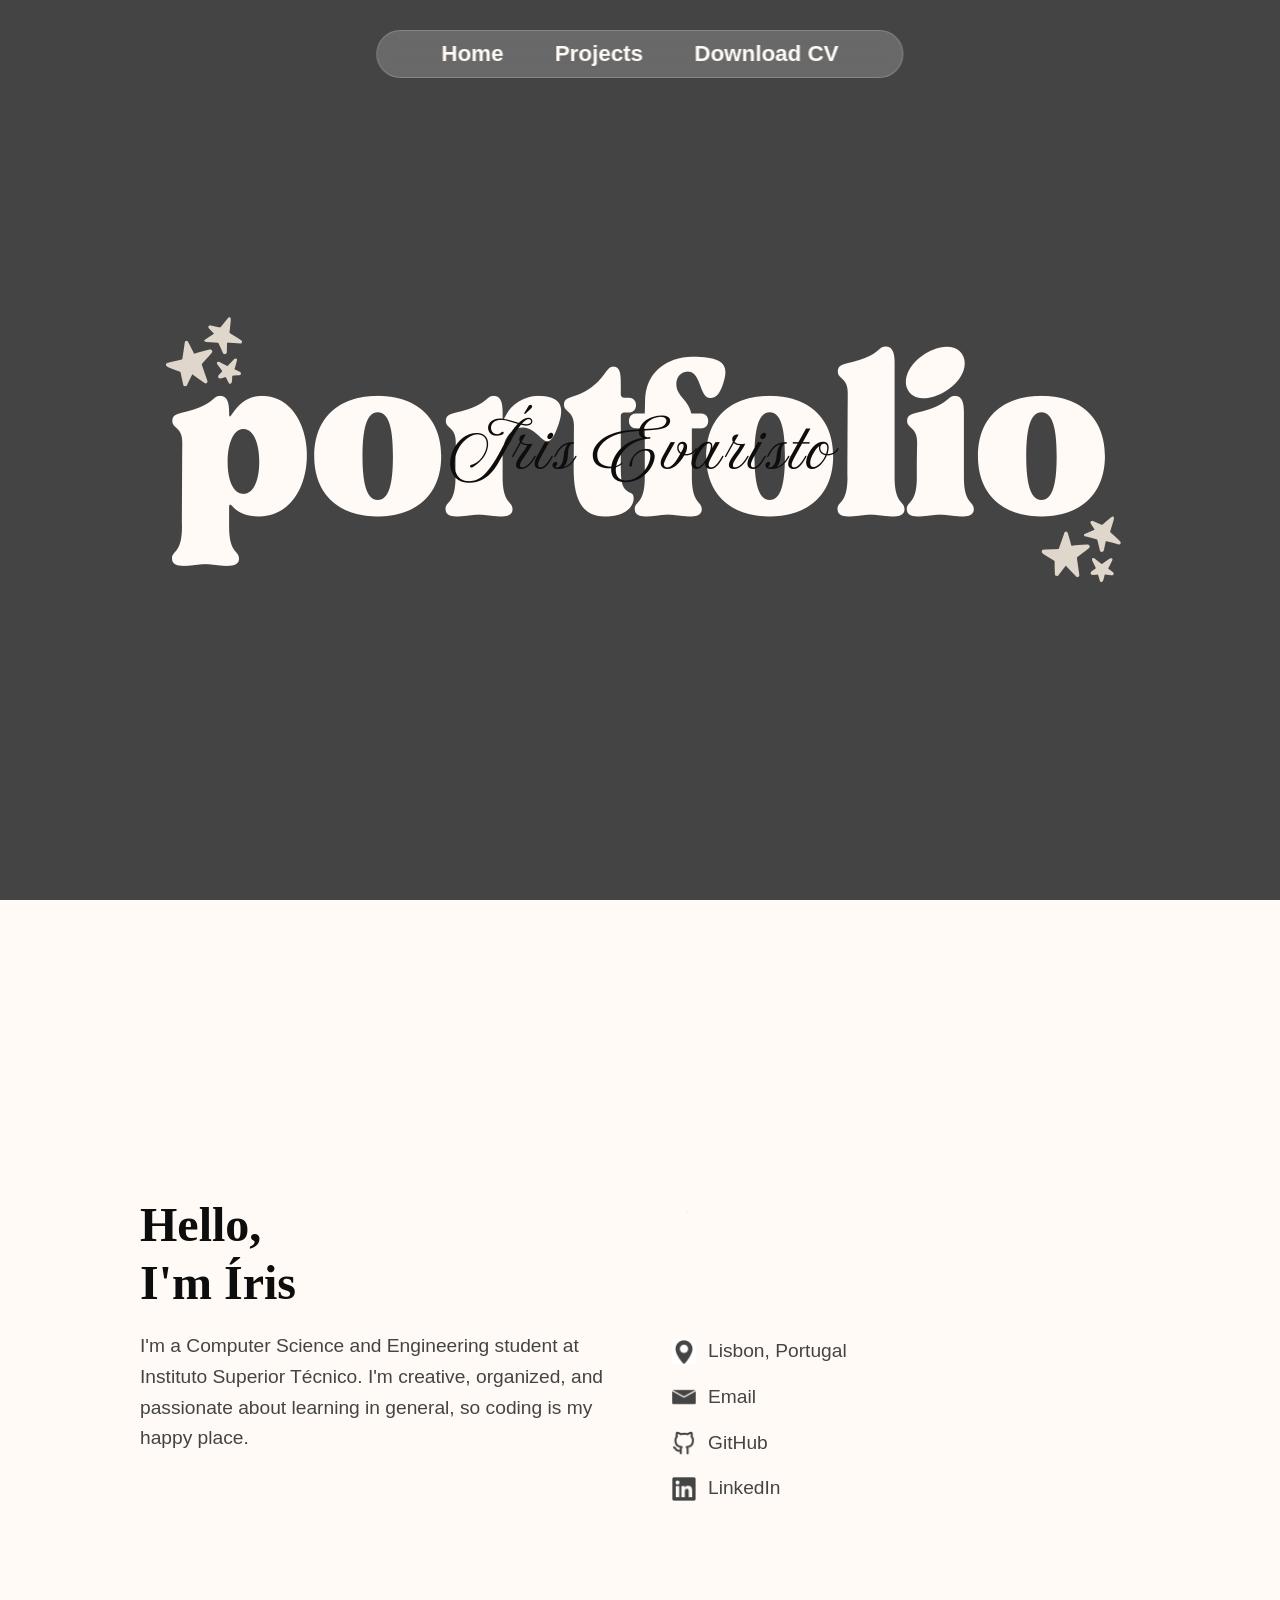
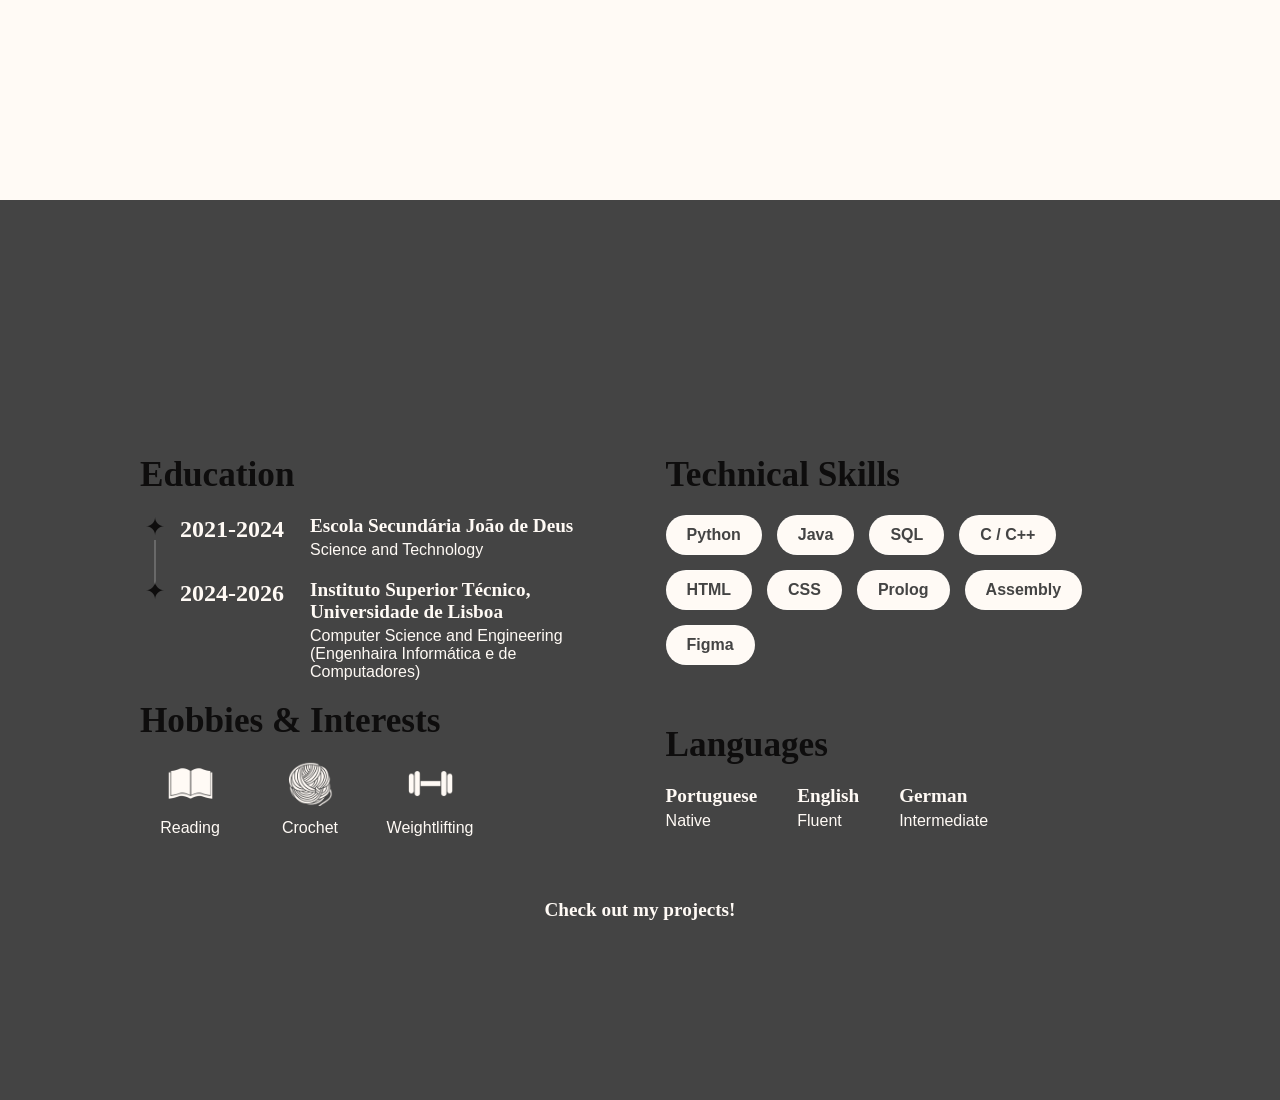
==== index.html @ f90170de "Home and Projects page - chacoal-color.scheme" ====
<!DOCTYPE html>
<html lang="pt-PT">
<head>
    <meta charset="UTF-8">
    <meta name="viewport" content="width=device-width, initial-scale=1.0">
    <title>Íris Evaristo - Home</title>
    
    <link rel="stylesheet" href="css/style.css">
</head>
<body>
<!-- NAV BAR -->
    <nav class="nav-bar">
        <a href="#home">Home</a>
        <a href="projects.html">Projects</a>
        <a href="cv.pdf" download>Download CV</a>
    </nav>

<!-- HOME SECTION -->
    <main class="main-content">
        <section id="home" class="home-section">
            <img src="images/charcoal/portfolio-cover.png" alt="Íris Evaristo" class="main-image">
        </section>

<!-- CONTACT ME SECTION -->
        <section id="contact-me" class="contact-me-section">
            <!-- <img src="images/charcoal/stars1.png" class="stars1-trail-overlay"> -->
            <div class="aligned-content">
                <div class="contact-grid">
                    <div class="contact-left">
                        <h2>Hello,<br>I'm Íris</h2>
                        <p>I'm a Computer Science and Engineering student at Instituto Superior Técnico.
                        I'm creative, organized, and passionate about learning in general, so coding is my happy place.</p>
                    </div>
                    <div class="contact-right">
                        <img src="images/profile-photo.png" alt="Profile Picture" class="profile-photo">
                        <ul class="contact-list">
                            <li>
                                <img src="images/charcoal/icon-location.png" alt="Location" class="contact-icon">
                                <span>Lisbon, Portugal</span>
                            </li>
                            <li>
                                <img src="images/charcoal/icon-email.png" alt="Email" class="contact-icon">
                                <a href="mailto:ievaristo.pt@gmail.com">Email</a>
                            </li>
                            <li>
                                <img src="images/charcoal/icon-github.png" alt="GitHub" class="contact-icon">
                                <a href="https://github.com/irisgevaristo" target="_blank">GitHub</a>
                            </li>
                            <li>
                                <img src="images/charcoal/icon-linkedin.png" alt="LinkedIn" class="contact-icon">
                                <a href="https://linkedin.com/in/íris-evaristo/" target="_blank">LinkedIn</a>
                            </li>
                        </ul>
                    </div>
                </div>
            </div>
        </section>

<!-- ABOUT ME SECTION -->
        <section id="about-me" class="about-me-section">
            <!-- <img src="images/charcoal/stars2.png" class="stars2-trail-overlay"> -->
            <div class="aligned-content">
                <div class="about-grid">
                    <div class="about-left">
                        <!-- EDUCATION -->
                        <div class="education-block">
                            <h3>Education</h3>
                            <div class="education-timeline">
                                
                                <!-- HIGH SCHOOL -->
                                <div class="timeline-item">
                                    <div class="timeline-marker">
                                        <span class="timeline-star">✦</span>
                                        <div class="timeline-line"></div>
                                    </div>
                                    <div class="timeline-content">
                                        <span class="timeline-year">2021-2024</span>
                                        <div class="timeline-details">
                                            <h4>Escola Secundária João de Deus</h4>
                                            <p>Science and Technology</p>
                                        </div>
                                    </div>
                                </div>

                                <!-- UNIVERSITY -->
                                <div class="timeline-item">
                                    <div class="timeline-marker">
                                        <span class="timeline-star">✦</span>
                                    </div>
                                    <div class="timeline-content">
                                        <span class="timeline-year">2024-2026</span>
                                        <div class="timeline-details">
                                            <h4>Instituto Superior Técnico, Universidade de Lisboa</h4>
                                            <p>Computer Science and Engineering (Engenhaira Informática e de Computadores)</p>
                                        </div>
                                    </div>
                                </div>

                            </div>
                        </div>

                        <!-- HOBBIES -->
                        <div class="hobbies-block">
                            <h3>Hobbies & Interests</h3>
                            <div class="hobbies-container">
                                <div class="hobby-item">
                                    <img src="images/charcoal/reading.png" alt="Reading" class="hobby-icon">
                                    <p>Reading</p>
                                </div>
                                <div class="hobby-item">
                                    <img src="images/charcoal/crocheting.png" alt="Crocheting" class="hobby-icon">
                                    <p>Crochet</p>
                                </div>
                                <div class="hobby-item">
                                    <img src="images/charcoal/weightlifting.png" alt="Weightlifing" class="hobby-icon">
                                    <p>Weightlifting</p>
                                </div>
                            </div>
                        </div>
                    </div>

                    <div class="about-right">
                        
                        <!-- TECHNICAL SKILLS -->
                        <div class="tech-skills-block">
                            <h3>Technical Skills</h3>
                            <ul class="skills-list">
                                <li>Python</li>
                                <li>Java</li>
                                <li>SQL</li>
                                <li>C / C++</li>
                                <li>HTML</li>
                                <li>CSS</li>
                                <li>Prolog</li>
                                <li>Assembly</li>
                                <li>Figma</li>
                            </ul>
                        </div>

                        <!-- LANGUAGES -->
                        <div class="languages-block">
                            <h3>Languages</h3>
                            <div class="languages-container">
                                <div class="lang-item">
                                    <h4>Portuguese</h4>
                                    <p>Native</p>
                                </div>
                                <div class="lang-item">
                                    <h4>English</h4>
                                    <p>Fluent</p>
                                </div>
                                <div class="lang-item">
                                    <h4>German</h4>
                                    <p>Intermediate</p>
                                </div>
                            </div>
                        </div>

                    </div>

                </div>

                <!-- PROJECTS -->
                <div class="about-footer">
                    <a href="projects.html" class="about-footer">Check out my projects!</a>
                </div>

            </div>
        </section>
    </main>
    <script>
        const observer = new IntersectionObserver((entries) => {
            entries.forEach(entry => {
                if (entry.isIntersecting) {
                    const stars = entry.target.querySelector('[class*="-trail-overlay"]');
                    if (stars) stars.classList.add('reveal-wipe');
                }
            });
        }, { threshold: 0.05 });

        observer.observe(document.getElementById('contact-me'));
        observer.observe(document.getElementById('about-me'));
    </script>
</body>
</html>
---- css/style.css ----
html, body {
    width: 100%;
    max-width: 100%;
    overflow-x: hidden;
    scroll-behavior: smooth;
}

body {
    background-color: #444444;
    color: #fffaf5;
    overflow-y: auto;
}

* {
    margin: 0;
    padding: 0;
    box-sizing: border-box;
    font-family: 'Segoe UI', sans-serif;
}


/* --- NAV BAR --- */
.nav-bar {
    position: fixed;
    top: 30px;
    left: 50%;
    transform: translateX(-50%);
    background-color: rgba(255, 255, 255, 0.2);
    backdrop-filter: blur(10px);
    padding: 10px 5%;
    border-radius: 60px;
    border: 1px solid rgba(255, 255, 255, 0.2);
    z-index: 100;
    
    display: flex;
    gap: 4vw;
    max-width: 90vw;
    width: max-content;
}

.nav-bar a {
    color: #fffaf5;
    text-decoration: none;
    font-weight: 600;
    font-size: 1.4rem;
    transition: color 0.3s;
    white-space: nowrap;
}

.nav-bar a:hover {
    color: #e0d7cc;
}

/* --- HOME SECTION --- */
.main-content {
    width: 100%;
}

.home-section {
    height: 100vh;
    display: flex;
    flex-direction: column;
    justify-content: center;
    align-items: center;
    background-size: cover;
    background-position: center;
}

.main-image {
    max-width: 1000px;
    width: 90%;
    height: auto;
    object-fit: cover;
    transition: transform 0.3s ease;
}

/* --- CONTACT ME SECTION --- */
.contact-me-section {
    position: relative;
    min-height: 100vh;
    background-color: #fffaf5;
    display: flex;
    justify-content: center;
    align-items: center;
    padding: 5% 4%;
    width: 100%;
}

.stars1-trail-overlay {
    position: absolute;
    top: -500px;
    left: 50%;
    transform: translateX(-50%);
    max-width: 900px;
    width: 90vw;
    height: auto;
    z-index: 5;
    pointer-events: none;
    zoom: 0.3
}

.stars1-trail-overlay, .stars2-trail-overlay {
    opacity: 0;
    clip-path: inset(0 0 100% 0);
    transition: opacity 1.5s ease, clip-path 1.8s cubic-bezier(0.4, 0, 0.2, 1);
}

.stars1-trail-overlay.reveal-wipe,
.stars2-trail-overlay.reveal-wipe {
    opacity: 1;
    clip-path: inset(0 0 0 0);
    transition-delay: 0s;
}

.aligned-content {
    max-width: 1000px;
    width: 100%;
    text-align: left;
}

.contact-grid {
    display: flex;
    gap: 5vw;
    width: 100%;
    align-items: flex-start;
}

.contact-left, .contact-right {
    flex: 1;
    display: flex;
    flex-direction: column;
}

.contact-left h2 {
    font-family: Georgia, serif;
    font-size: 3rem;
    line-height: 1.2;
    color: #0e0d0d;
    margin: 0;
}

.contact-left p {
    font-size: 1.2rem;
    line-height: 1.6;
    color: #444444;
    margin-top: 20px;
    margin-bottom: 20px;
}

.contact-right {
    align-items: flex-start;
}

.profile-photo {
    height: 7.2rem;
    width: 100px;
    object-fit: cover;
    margin-bottom: 25px;
    border-radius: 50%;
}

.contact-list {
    list-style: none;
    padding: 0;
    display: flex;
    flex-direction: column;
    gap: 15px;
}

.contact-list li {
    display: flex;
    align-items: center;
    gap: 12px;
    font-size: 1.2rem;
    line-height: 1.6;
    color: #444444;
}

.contact-list a {
    color: #444444;
    text-decoration: none;
    transition: color 0.3s ease;
}

.contact-list a:hover {
    color: #0e0d0d;
}

.contact-icon {
    font-size: 1.2rem;
    display: inline-flex;
    align-items: center;
    justify-content: center;
    width: 24px;
}

/* --- ABOUT ME SECTION --- */
.about-me-section {
    position: relative;
    min-height: 100vh;
    display: flex;
    justify-content: center;
    align-items: center;
    padding: 5% 4%;
    padding-top: 140px;
    width: 100%;
}

.stars2-trail-overlay {
    position: absolute;
    top: -500px;
    left: 45%;
    transform: translateX(-50%);
    max-width: 900px;
    width: 90vw;
    height: auto;
    z-index: 5;
    pointer-events: none;
    zoom: 0.3
}

.about-grid {
    display: flex;
    gap: 4vw;
    width: 100%;
    align-items: flex-start;
}

.about-left {
    flex: 1;
    display: flex;
    flex-direction: column;
}

.about-right {
    flex: 1;
    display: flex;
    flex-direction: column;
    gap: 60px;
}

.about-left h3, .about-right h3 {
    font-family: Georgia, serif;
    font-size: 2.2rem;
    color: #0e0d0d;
    margin-bottom: 20px;
}

.education-timeline {
    display: flex;
    flex-direction: column;
}

.timeline-item {
    display: flex;
    gap: 10px;
    position: relative;
}

.timeline-marker {
    display: flex;
    flex-direction: column;
    align-items: center;
    position: relative;
    width: 30px;
    flex-shrink: 0;
}

.timeline-star {
    font-size: 1.5rem;
    color: #0e0d0d;
    line-height: 1;
    z-index: 2;
}

.timeline-line {
    width: 2px;
    background-color: rgba(255, 255, 255, 0.2);
    position: absolute;
    top: 25px;
    bottom: -15px;
    z-index: 1;
}

.timeline-content {
    display: flex;
    align-items: flex-start;
    padding-bottom: 20px;
}

.timeline-year {
    font-family: Georgia, serif;
    font-size: 1.5rem;
    font-weight: bold;
    color: #fffaf5;
    width: 130px;
    flex-shrink: 0;
    line-height: 1.2;
}

.timeline-details h4 {
    font-family: Georgia, serif;
    font-size: 1.2rem;
    color: #fffaf5;
    font-weight: 600;
    margin-bottom: 4px;
}

.timeline-details p {
    font-size: 1rem;
    color: #fffaf5;
    margin: 0;
}

.hobbies-container {
    display: flex;
    gap: 20px;
    flex-wrap: wrap;
}

.hobby-item {
    display: flex;
    flex-direction: column;
    align-items: center;
    text-align: center;
    width: 100px;
}

.hobby-item p {
    font-size: 1rem;
    line-height: 1.3;
    color: #fffaf5;
    margin: 0;
}

.hobby-icon {
    width: 45px;
    height: 45px;
    object-fit: contain;
    margin-bottom: 12px;
}

.skills-list {
    list-style: none;
    padding: 0;
    display: flex;
    flex-wrap: wrap;
    gap: 15px;
}

.skills-list li {
    font-size: 1rem;
    background-color: #fffaf5;
    color: #444444;
    padding: 10px 20px;
    border-radius: 20px;
    font-weight: bold;
    border: 1px solid rgba(255, 255, 255, 0.3);
}

.languages-container {
    display: flex;
    gap: 40px;
}

.lang-item {
    display: flex;
    flex-direction: column;
}

.lang-item h4 {
    font-family: Georgia, serif;
    font-size: 1.2rem;
    color: #fffaf5;
    margin-bottom: 5px;
}

.lang-item p {
    font-size: 1rem;
    color: #fffaf5;
    margin: 0;
}

.about-footer {
    width: 100%;
    text-align: center;
    margin-top: 60px;
    color: #fffaf5;
    font-family: Georgia, serif;
    text-decoration: none;
    font-size: 1.2rem;
    font-weight: bold;
    transition: transform 0.2s, background-color 0.2s;
    display: block;
}

.about-footer:hover {
    transform: translateY(-3px);
    color: #e0d7cc;
}

/* --- PROJECTS SECTION --- */
.projects-section {
    min-height: 100vh;
    padding: 140px 4% 60px 4%;
    display: flex;
    justify-content: center;
    width: 100%;
}

.projects-title {
    font-family: Georgia, serif;
    font-size: 3rem;
    color: #0e0d0d;
    margin-bottom: 40px;
}

.projects-container {
    display: flex;
    flex-direction: column;
    gap: 35px;
    width: 100%;
}

.project-card {
    display: flex;
    text-decoration: none;
    color: inherit;
    background-color: #fffaf5;
    border-radius: 20px;
    overflow: hidden;
    border: 1px solid rgba(255, 255, 255, 0.15);
    transition: transform 0.3s ease, box-shadow 0.3s ease, border-color 0.3s ease;
    width: 100%;
}

.project-card:hover {
    transform: translateY(-5px);
    box-shadow: 0 12px 30px rgba(0, 0, 0, 0.3);
    border-color: rgba(240, 181, 202, 0.5);
}

.project-card:nth-child(even) {
    flex-direction: row-reverse;
}

.project-content {
    flex: 2;
    padding: 35px;
    display: flex;
    flex-direction: column;
    justify-content: center;
}

.project-content h3 {
    font-family: Georgia, serif;
    font-size: 2rem;
    color: #0e0d0d;
    margin-bottom: 20px;
}

.project-tech {
    display: flex;
    flex-wrap: wrap;
    gap: 10px;
    margin-bottom: 20px;
}

.project-tech span {
    background-color: #444444;
    color: #fffaf5;
    padding: 5px 14px;
    border-radius: 15px;
    font-size: 0.85rem;
    font-weight: bold;
}

.project-content p {
    font-size: 1.1rem;
    line-height: 1.6;
    color: #444444;
}

.project-image {
    flex: 1;
    min-height: 250px;
    overflow: hidden;
}

.project-image img {
    width: 100%;
    height: 100%;
    object-fit: cover;
    transition: transform 0.5s ease;
}

.project-card:hover .project-image img {
    transform: scale(1.05);
}

@media (max-width: 768px) {
    .nav-bar {
        width: 92%;
        padding: 10px 15px;
        gap: 15px;
        top: 15px;
        justify-content: center;
    }

    .nav-bar a {
        font-size: 1rem;
    }

    .contact-me-section,
    .about-me-section {
        padding: 80px 20px 40px 20px;
        min-height: auto;
    }

    .contact-grid,
    .about-grid {
        flex-direction: column;
        gap: 40px;
    }

    .stars1-trail-overlay,
    .stars2-trail-overlay {
        width: 100%;
        max-width: 100vw;
        top: -120px;
    }

    .timeline-content {
        flex-direction: column;
        gap: 5px;
    }

    .timeline-year {
        width: auto;
    }

    .languages-container {
        flex-wrap: wrap;
        gap: 20px;
    }

    .contact-left h2{
        font-size: 2.2rem;
    }

    .about-left h3,
    .about-right h3 {
        font-size: 1.8rem;
    }

    .projects-section {
        padding-top: 100px;
    }

    .projects-title {
        font-size: 2.2rem;
    }

    .project-card,
    .project-card:nth-child(even) {
        flex-direction: column-reverse;
    }

    .project-image-wrapper {
        height: 200px;
        min-height: auto;
    }

    .project-content {
        padding: 25px 20px;
    }

    .project-content h3 {
        font-size: 1.6rem;
    }
}
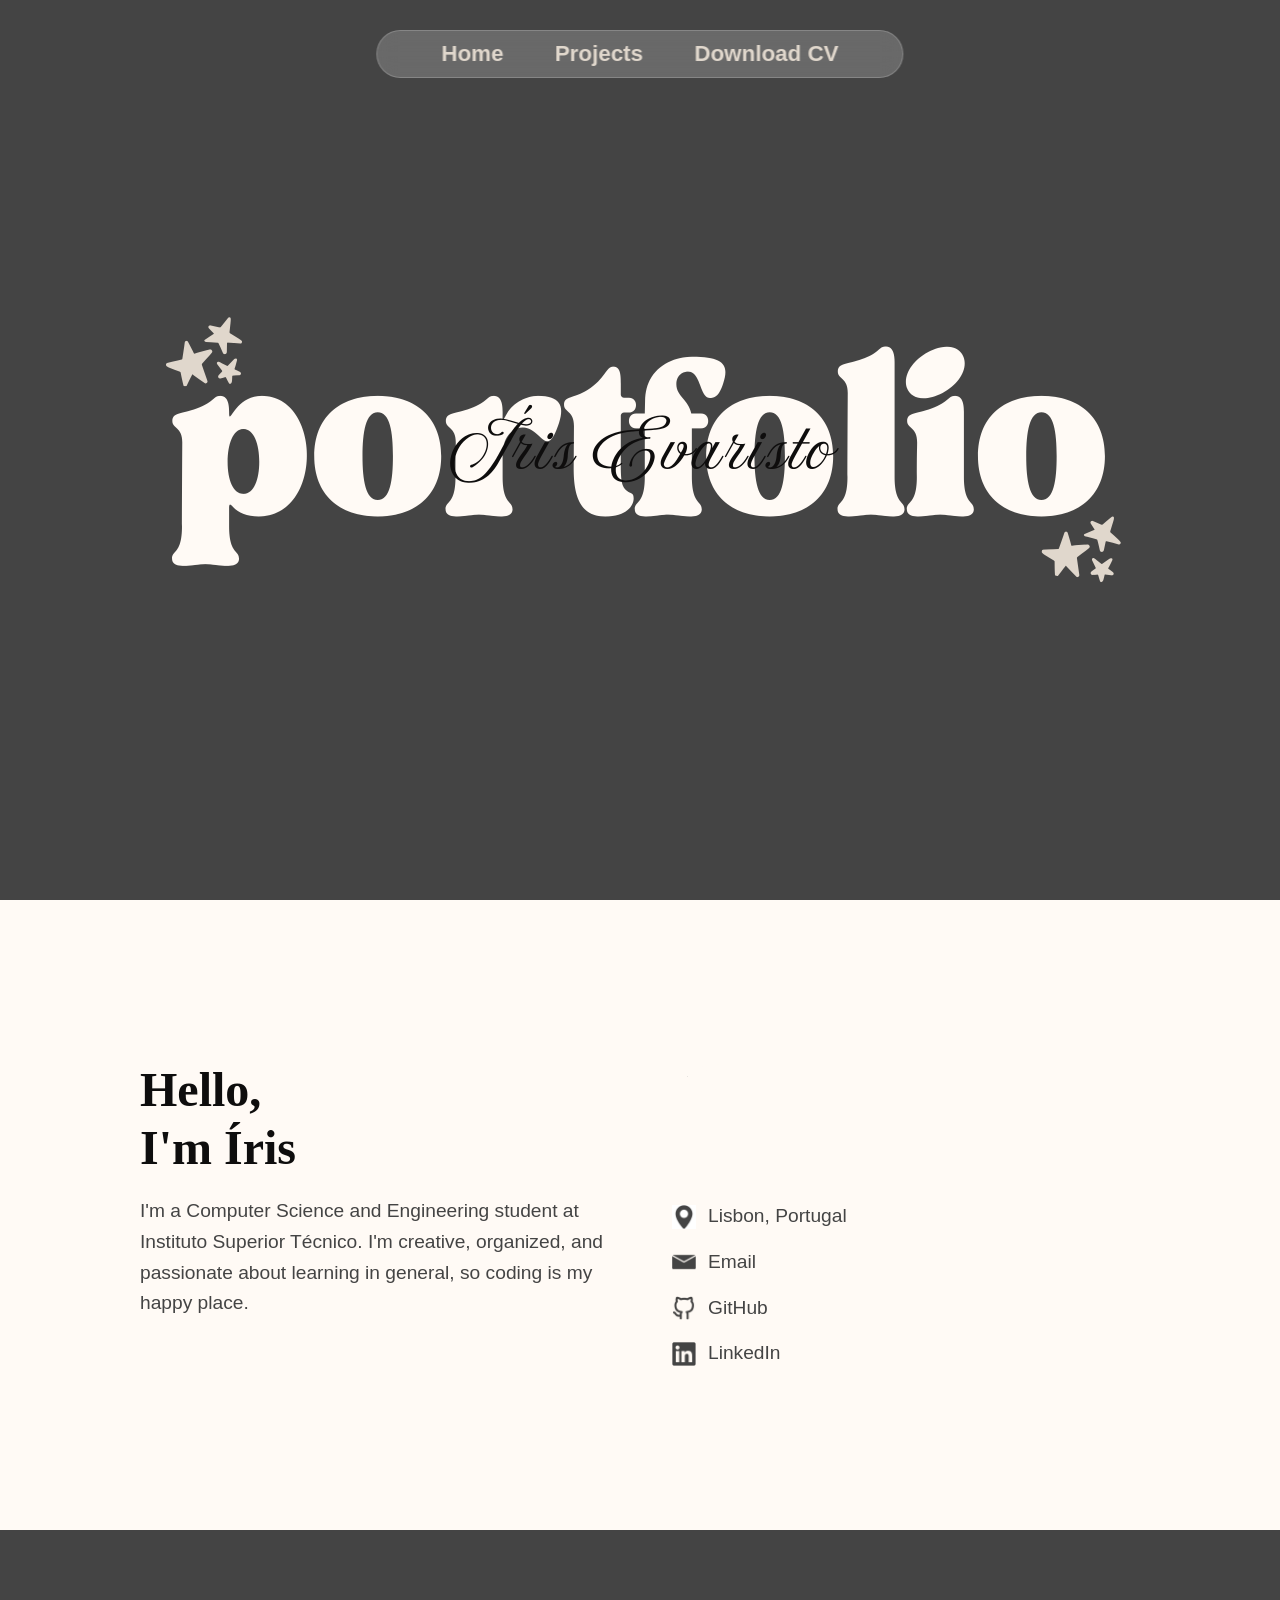
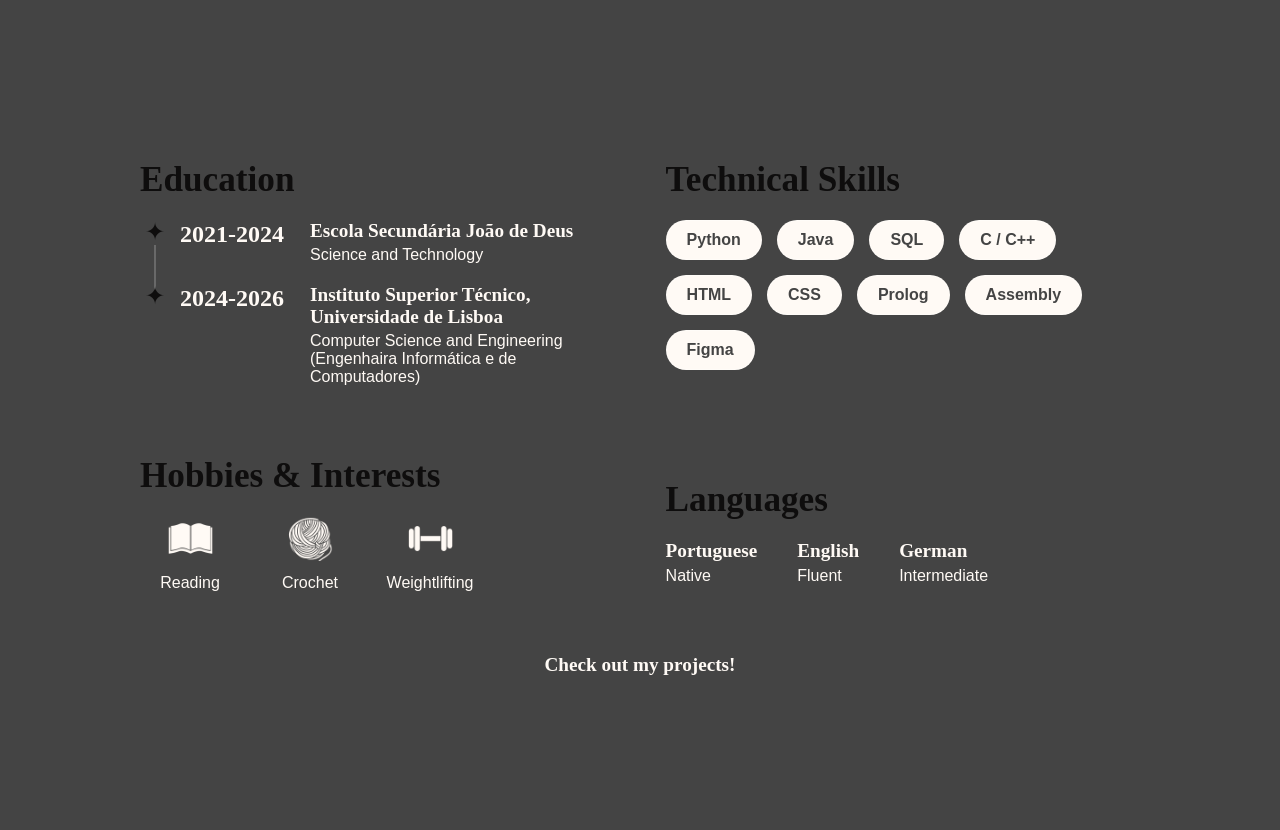
==== commit 2c613d14: "CV" ====
--- a/index.html
+++ b/index.html
@@ -12,7 +12,7 @@
     <nav class="nav-bar">
         <a href="#home">Home</a>
         <a href="projects.html">Projects</a>
-        <a href="cv.pdf" download>Download CV</a>
+        <a href="Curriculum Vitae.pdf" download>Download CV</a>
     </nav>
 
 <!-- HOME SECTION -->
--- a/css/style.css
+++ b/css/style.css
@@ -39,7 +39,7 @@
 }
 
 .nav-bar a {
-    color: #fffaf5;
+    color: #e0d7cc;
     text-decoration: none;
     font-weight: 600;
     font-size: 1.4rem;
@@ -48,7 +48,7 @@
 }
 
 .nav-bar a:hover {
-    color: #e0d7cc;
+    color: #0e0d0d;
 }
 
 /* --- HOME SECTION --- */
@@ -77,7 +77,7 @@
 /* --- CONTACT ME SECTION --- */
 .contact-me-section {
     position: relative;
-    min-height: 100vh;
+    min-height: 70vh;
     background-color: #fffaf5;
     display: flex;
     justify-content: center;
@@ -86,6 +86,7 @@
     width: 100%;
 }
 
+/*
 .stars1-trail-overlay {
     position: absolute;
     top: -500px;
@@ -111,6 +112,7 @@
     clip-path: inset(0 0 0 0);
     transition-delay: 0s;
 }
+*/
 
 .aligned-content {
     max-width: 1000px;
@@ -204,8 +206,10 @@
     padding: 5% 4%;
     padding-top: 140px;
     width: 100%;
-}
-
+    
+}
+
+/*
 .stars2-trail-overlay {
     position: absolute;
     top: -500px;
@@ -218,6 +222,7 @@
     pointer-events: none;
     zoom: 0.3
 }
+*/
 
 .about-grid {
     display: flex;
@@ -230,13 +235,14 @@
     flex: 1;
     display: flex;
     flex-direction: column;
+    gap: 50px;
 }
 
 .about-right {
     flex: 1;
     display: flex;
     flex-direction: column;
-    gap: 60px;
+    gap: 110px;
 }
 
 .about-left h3, .about-right h3 {
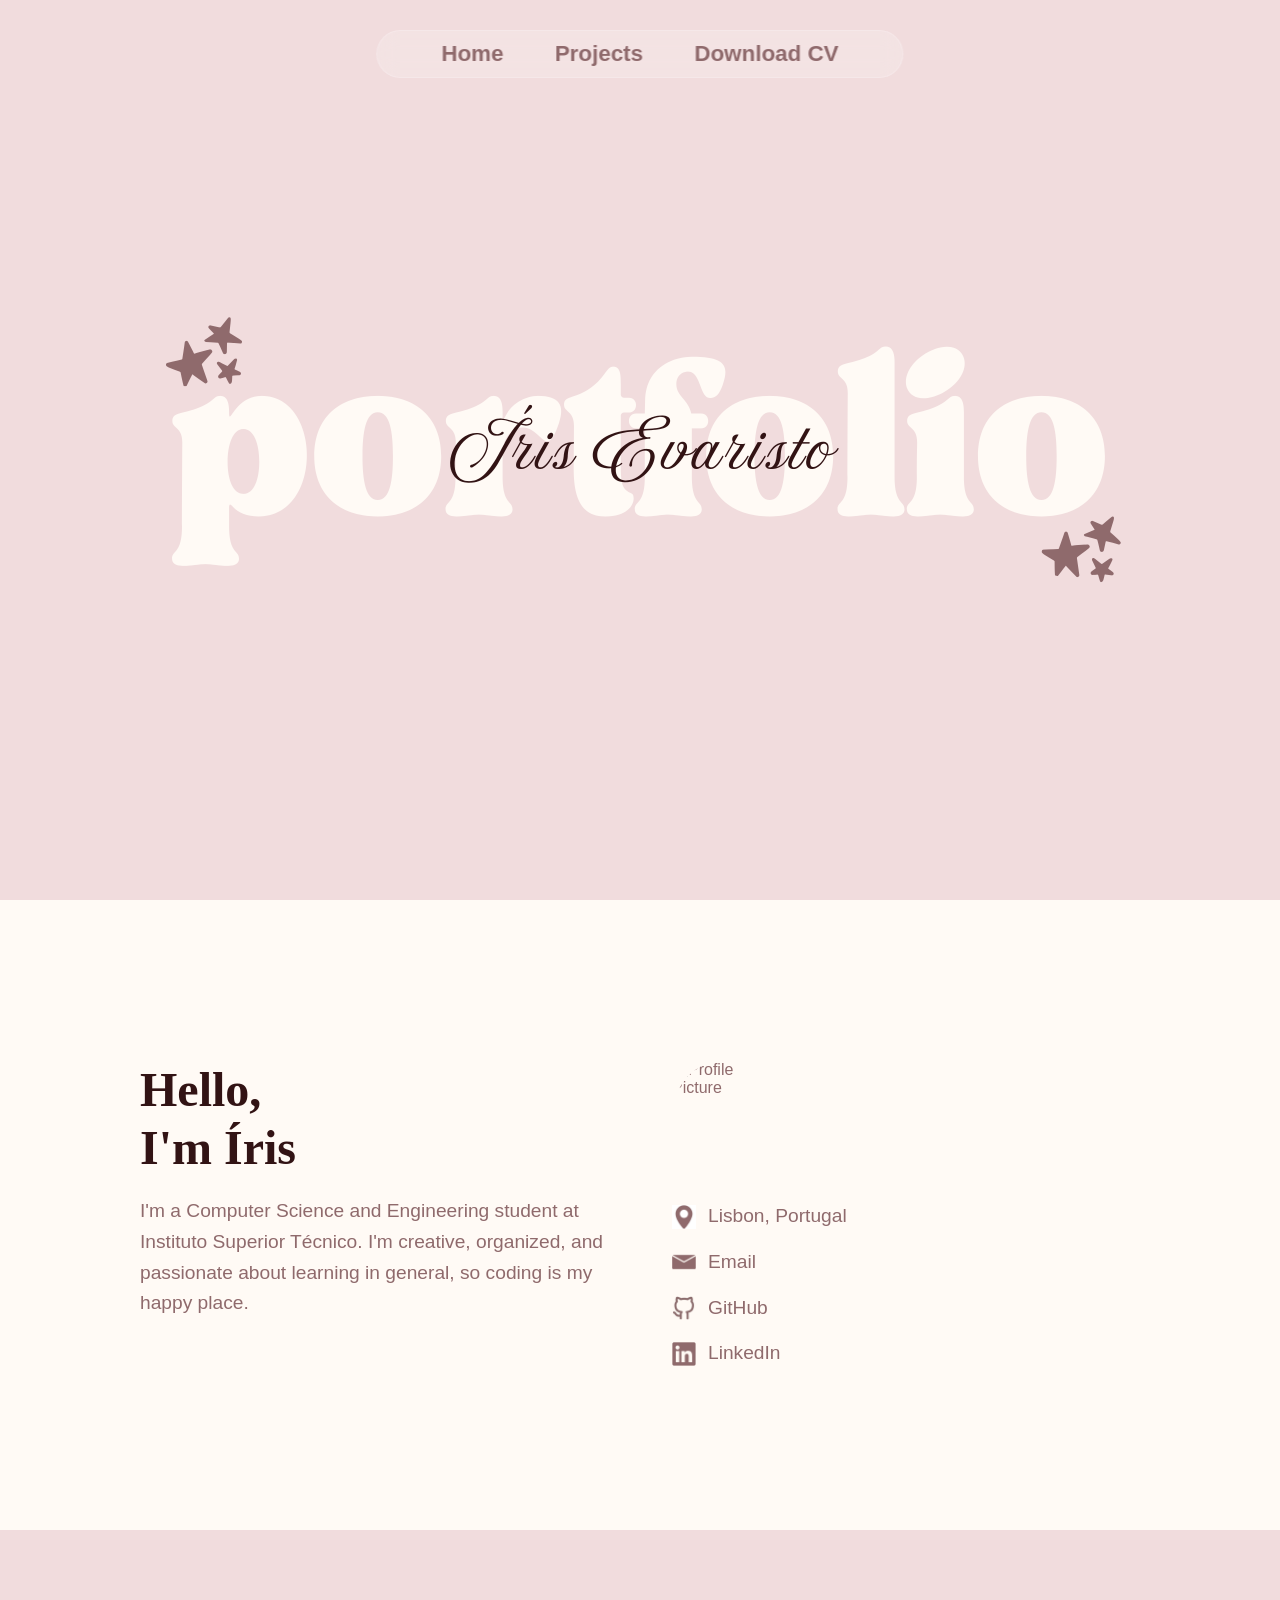
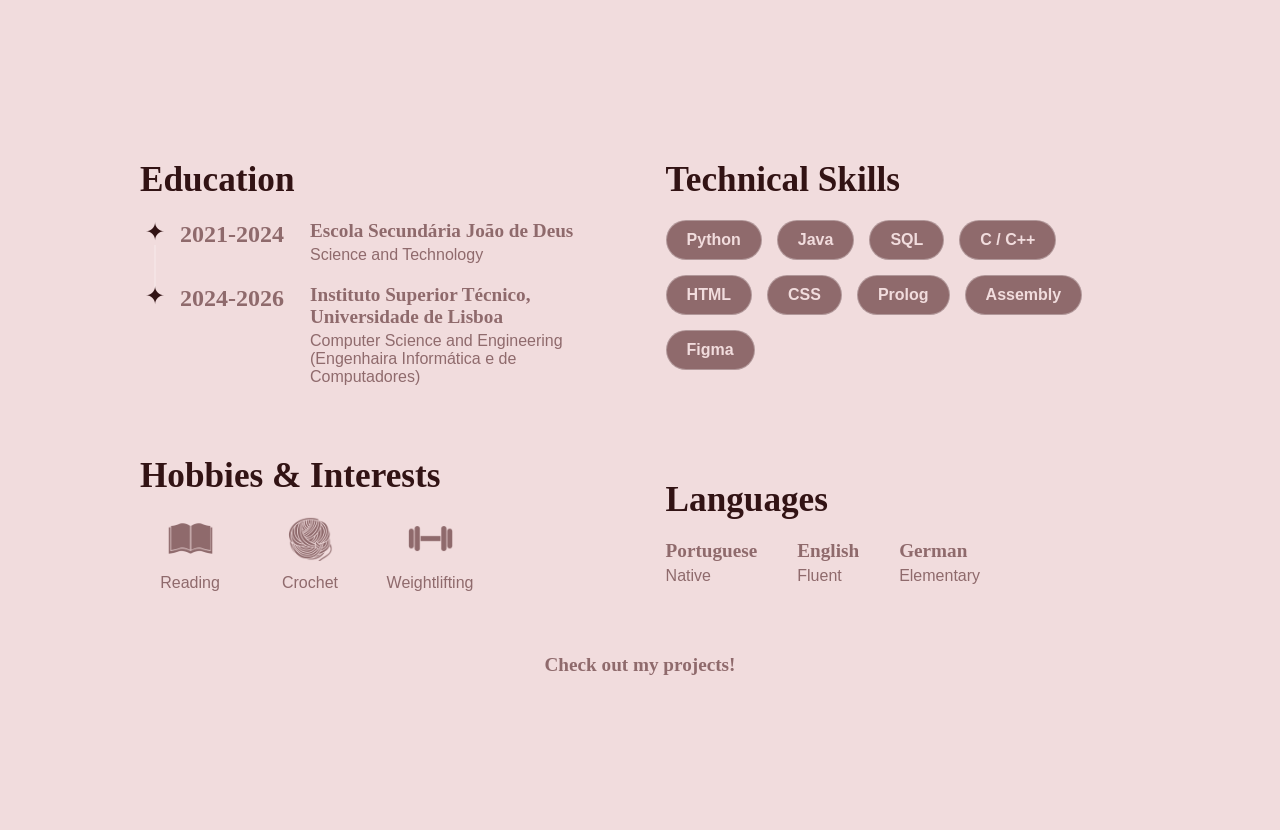
==== commit d865ca92: "light color scheme and new CV" ====
--- a/index.html
+++ b/index.html
@@ -12,18 +12,19 @@
     <nav class="nav-bar">
         <a href="#home">Home</a>
         <a href="projects.html">Projects</a>
-        <a href="Curriculum Vitae.pdf" download>Download CV</a>
+        <a href="images/Curriculum-Vitae.pdf" download>Download CV</a>
     </nav>
 
-<!-- HOME SECTION -->
+<!-- HOME PAGE -->
     <main class="main-content">
-        <section id="home" class="home-section">
-            <img src="images/charcoal/portfolio-cover.png" alt="Íris Evaristo" class="main-image">
+<!-- COVER SECTION -->
+        <section id="cover" class="cover-section">
+            <img src="images/light/portfolio-cover.png" alt="Íris Evaristo" class="cover-image">
         </section>
 
 <!-- CONTACT ME SECTION -->
         <section id="contact-me" class="contact-me-section">
-            <!-- <img src="images/charcoal/stars1.png" class="stars1-trail-overlay"> -->
+            <!-- <img src="images/light/stars1.png" class="stars1-trail-overlay"> -->
             <div class="aligned-content">
                 <div class="contact-grid">
                     <div class="contact-left">
@@ -35,19 +36,19 @@
                         <img src="images/profile-photo.png" alt="Profile Picture" class="profile-photo">
                         <ul class="contact-list">
                             <li>
-                                <img src="images/charcoal/icon-location.png" alt="Location" class="contact-icon">
+                                <img src="images/light/icon-location.png" alt="Location" class="contact-icon">
                                 <span>Lisbon, Portugal</span>
                             </li>
                             <li>
-                                <img src="images/charcoal/icon-email.png" alt="Email" class="contact-icon">
+                                <img src="images/light/icon-email.png" alt="Email" class="contact-icon">
                                 <a href="mailto:ievaristo.pt@gmail.com">Email</a>
                             </li>
                             <li>
-                                <img src="images/charcoal/icon-github.png" alt="GitHub" class="contact-icon">
+                                <img src="images/light/icon-github.png" alt="GitHub" class="contact-icon">
                                 <a href="https://github.com/irisgevaristo" target="_blank">GitHub</a>
                             </li>
                             <li>
-                                <img src="images/charcoal/icon-linkedin.png" alt="LinkedIn" class="contact-icon">
+                                <img src="images/light/icon-linkedin.png" alt="LinkedIn" class="contact-icon">
                                 <a href="https://linkedin.com/in/íris-evaristo/" target="_blank">LinkedIn</a>
                             </li>
                         </ul>
@@ -58,7 +59,7 @@
 
 <!-- ABOUT ME SECTION -->
         <section id="about-me" class="about-me-section">
-            <!-- <img src="images/charcoal/stars2.png" class="stars2-trail-overlay"> -->
+            <!-- <img src="images/light/stars2.png" class="stars2-trail-overlay"> -->
             <div class="aligned-content">
                 <div class="about-grid">
                     <div class="about-left">
@@ -104,15 +105,15 @@
                             <h3>Hobbies & Interests</h3>
                             <div class="hobbies-container">
                                 <div class="hobby-item">
-                                    <img src="images/charcoal/reading.png" alt="Reading" class="hobby-icon">
+                                    <img src="images/light/reading.png" alt="Reading" class="hobby-icon">
                                     <p>Reading</p>
                                 </div>
                                 <div class="hobby-item">
-                                    <img src="images/charcoal/crocheting.png" alt="Crocheting" class="hobby-icon">
+                                    <img src="images/light/crocheting.png" alt="Crocheting" class="hobby-icon">
                                     <p>Crochet</p>
                                 </div>
                                 <div class="hobby-item">
-                                    <img src="images/charcoal/weightlifting.png" alt="Weightlifing" class="hobby-icon">
+                                    <img src="images/light/weightlifting.png" alt="Weightlifing" class="hobby-icon">
                                     <p>Weightlifting</p>
                                 </div>
                             </div>
@@ -151,7 +152,7 @@
                                 </div>
                                 <div class="lang-item">
                                     <h4>German</h4>
-                                    <p>Intermediate</p>
+                                    <p>Elementary</p>
                                 </div>
                             </div>
                         </div>
--- a/css/style.css
+++ b/css/style.css
@@ -6,8 +6,8 @@
 }
 
 body {
-    background-color: #444444;
-    color: #fffaf5;
+    background-color: #f1dcdd;
+    color: #8f6a6c;
     overflow-y: auto;
 }
 
@@ -39,7 +39,7 @@
 }
 
 .nav-bar a {
-    color: #e0d7cc;
+    color: #8f6a6c;
     text-decoration: none;
     font-weight: 600;
     font-size: 1.4rem;
@@ -48,15 +48,18 @@
 }
 
 .nav-bar a:hover {
-    color: #0e0d0d;
-}
-
-/* --- HOME SECTION --- */
+    color: #321314;
+}
+
+
+
+/* --- MAIN PAGE --- */
 .main-content {
     width: 100%;
 }
 
-.home-section {
+/* --- COVER SECTION --- */
+.cover-section {
     height: 100vh;
     display: flex;
     flex-direction: column;
@@ -66,7 +69,7 @@
     background-position: center;
 }
 
-.main-image {
+.cover-image {
     max-width: 1000px;
     width: 90%;
     height: auto;
@@ -137,14 +140,14 @@
     font-family: Georgia, serif;
     font-size: 3rem;
     line-height: 1.2;
-    color: #0e0d0d;
+    color: #321314;
     margin: 0;
 }
 
 .contact-left p {
     font-size: 1.2rem;
     line-height: 1.6;
-    color: #444444;
+    color: #8f6a6c;
     margin-top: 20px;
     margin-bottom: 20px;
 }
@@ -175,17 +178,17 @@
     gap: 12px;
     font-size: 1.2rem;
     line-height: 1.6;
-    color: #444444;
+    color: #8f6a6c;
 }
 
 .contact-list a {
-    color: #444444;
+    color: #8f6a6c;
     text-decoration: none;
     transition: color 0.3s ease;
 }
 
 .contact-list a:hover {
-    color: #0e0d0d;
+    color: #321314;
 }
 
 .contact-icon {
@@ -248,7 +251,7 @@
 .about-left h3, .about-right h3 {
     font-family: Georgia, serif;
     font-size: 2.2rem;
-    color: #0e0d0d;
+    color: #321314;
     margin-bottom: 20px;
 }
 
@@ -274,7 +277,7 @@
 
 .timeline-star {
     font-size: 1.5rem;
-    color: #0e0d0d;
+    color: #321314;
     line-height: 1;
     z-index: 2;
 }
@@ -298,7 +301,7 @@
     font-family: Georgia, serif;
     font-size: 1.5rem;
     font-weight: bold;
-    color: #fffaf5;
+    color: #8f6a6c;
     width: 130px;
     flex-shrink: 0;
     line-height: 1.2;
@@ -307,14 +310,14 @@
 .timeline-details h4 {
     font-family: Georgia, serif;
     font-size: 1.2rem;
-    color: #fffaf5;
+    color: #8f6a6c;
     font-weight: 600;
     margin-bottom: 4px;
 }
 
 .timeline-details p {
     font-size: 1rem;
-    color: #fffaf5;
+    color: #8f6a6c;
     margin: 0;
 }
 
@@ -335,7 +338,7 @@
 .hobby-item p {
     font-size: 1rem;
     line-height: 1.3;
-    color: #fffaf5;
+    color: #8f6a6c;
     margin: 0;
 }
 
@@ -356,8 +359,8 @@
 
 .skills-list li {
     font-size: 1rem;
-    background-color: #fffaf5;
-    color: #444444;
+    background-color: #8f6a6c;
+    color: #f1dcdd;
     padding: 10px 20px;
     border-radius: 20px;
     font-weight: bold;
@@ -377,13 +380,13 @@
 .lang-item h4 {
     font-family: Georgia, serif;
     font-size: 1.2rem;
-    color: #fffaf5;
+    color: #8f6a6c;
     margin-bottom: 5px;
 }
 
 .lang-item p {
     font-size: 1rem;
-    color: #fffaf5;
+    color: #8f6a6c;
     margin: 0;
 }
 
@@ -391,7 +394,7 @@
     width: 100%;
     text-align: center;
     margin-top: 60px;
-    color: #fffaf5;
+    color: #8f6a6c;
     font-family: Georgia, serif;
     text-decoration: none;
     font-size: 1.2rem;
@@ -402,10 +405,12 @@
 
 .about-footer:hover {
     transform: translateY(-3px);
-    color: #e0d7cc;
-}
-
-/* --- PROJECTS SECTION --- */
+    color: #321314;
+}
+
+
+
+/* --- PROJECTS PAGE --- */
 .projects-section {
     min-height: 100vh;
     padding: 140px 4% 60px 4%;
@@ -417,7 +422,7 @@
 .projects-title {
     font-family: Georgia, serif;
     font-size: 3rem;
-    color: #0e0d0d;
+    color: #321314;
     margin-bottom: 40px;
 }
 
@@ -461,7 +466,7 @@
 .project-content h3 {
     font-family: Georgia, serif;
     font-size: 2rem;
-    color: #0e0d0d;
+    color: #321314;
     margin-bottom: 20px;
 }
 
@@ -473,7 +478,7 @@
 }
 
 .project-tech span {
-    background-color: #444444;
+    background-color: #8f6a6c;
     color: #fffaf5;
     padding: 5px 14px;
     border-radius: 15px;
@@ -484,7 +489,7 @@
 .project-content p {
     font-size: 1.1rem;
     line-height: 1.6;
-    color: #444444;
+    color: #8f6a6c;
 }
 
 .project-image {
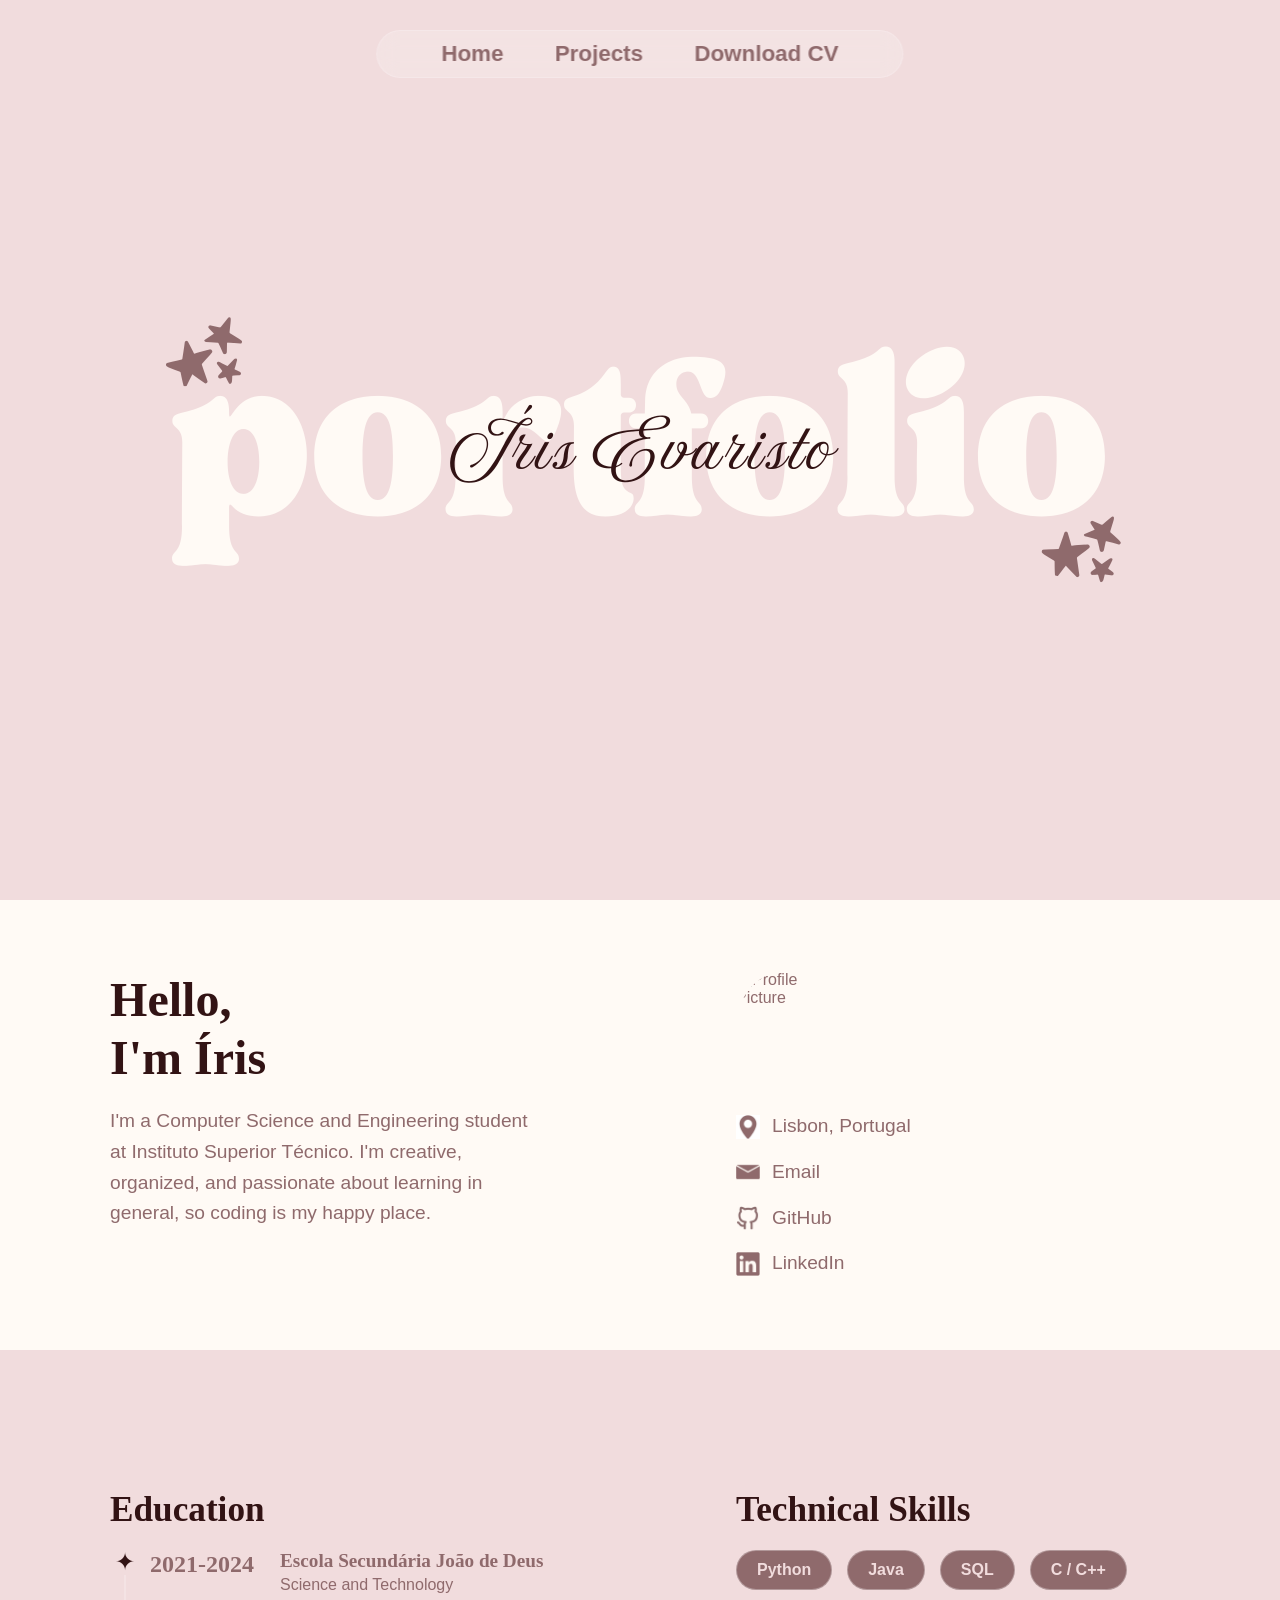
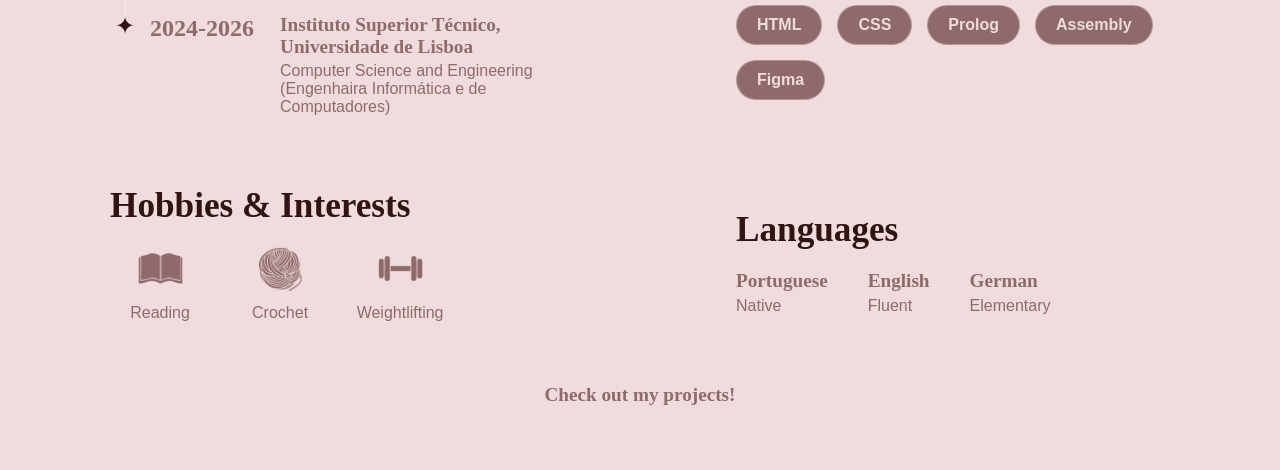
==== commit db02de29: "memory game description and new cv" ====
--- a/index.html
+++ b/index.html
@@ -12,7 +12,7 @@
     <nav class="nav-bar">
         <a href="#home">Home</a>
         <a href="projects.html">Projects</a>
-        <a href="images/Curriculum-Vitae.pdf" download>Download CV</a>
+        <a href="files/Curriculum-Vitae.pdf" download>Download CV</a>
     </nav>
 
 <!-- HOME PAGE -->
--- a/css/style.css
+++ b/css/style.css
@@ -80,7 +80,7 @@
 /* --- CONTACT ME SECTION --- */
 .contact-me-section {
     position: relative;
-    min-height: 70vh;
+    min-height: 50vh;
     background-color: #fffaf5;
     display: flex;
     justify-content: center;
@@ -118,14 +118,14 @@
 */
 
 .aligned-content {
-    max-width: 1000px;
-    width: 100%;
+    width: 90%;
+    margin: 0 auto;
     text-align: left;
 }
 
 .contact-grid {
     display: flex;
-    gap: 5vw;
+    gap: 15vw;
     width: 100%;
     align-items: flex-start;
 }
@@ -202,7 +202,6 @@
 /* --- ABOUT ME SECTION --- */
 .about-me-section {
     position: relative;
-    min-height: 100vh;
     display: flex;
     justify-content: center;
     align-items: center;
@@ -229,7 +228,7 @@
 
 .about-grid {
     display: flex;
-    gap: 4vw;
+    gap: 15vw;
     width: 100%;
     align-items: flex-start;
 }
@@ -434,6 +433,8 @@
 }
 
 .project-card {
+    max-height: 250px;
+    align-items: center;
     display: flex;
     text-decoration: none;
     color: inherit;
@@ -456,8 +457,8 @@
 }
 
 .project-content {
-    flex: 2;
-    padding: 35px;
+    flex: 3;
+    padding: 20px 30px;
     display: flex;
     flex-direction: column;
     justify-content: center;
@@ -494,7 +495,7 @@
 
 .project-image {
     flex: 1;
-    min-height: 250px;
+    height: 100%;
     overflow: hidden;
 }
 
@@ -502,6 +503,7 @@
     width: 100%;
     height: 100%;
     object-fit: cover;
+    display: block;
     transition: transform 0.5s ease;
 }
 
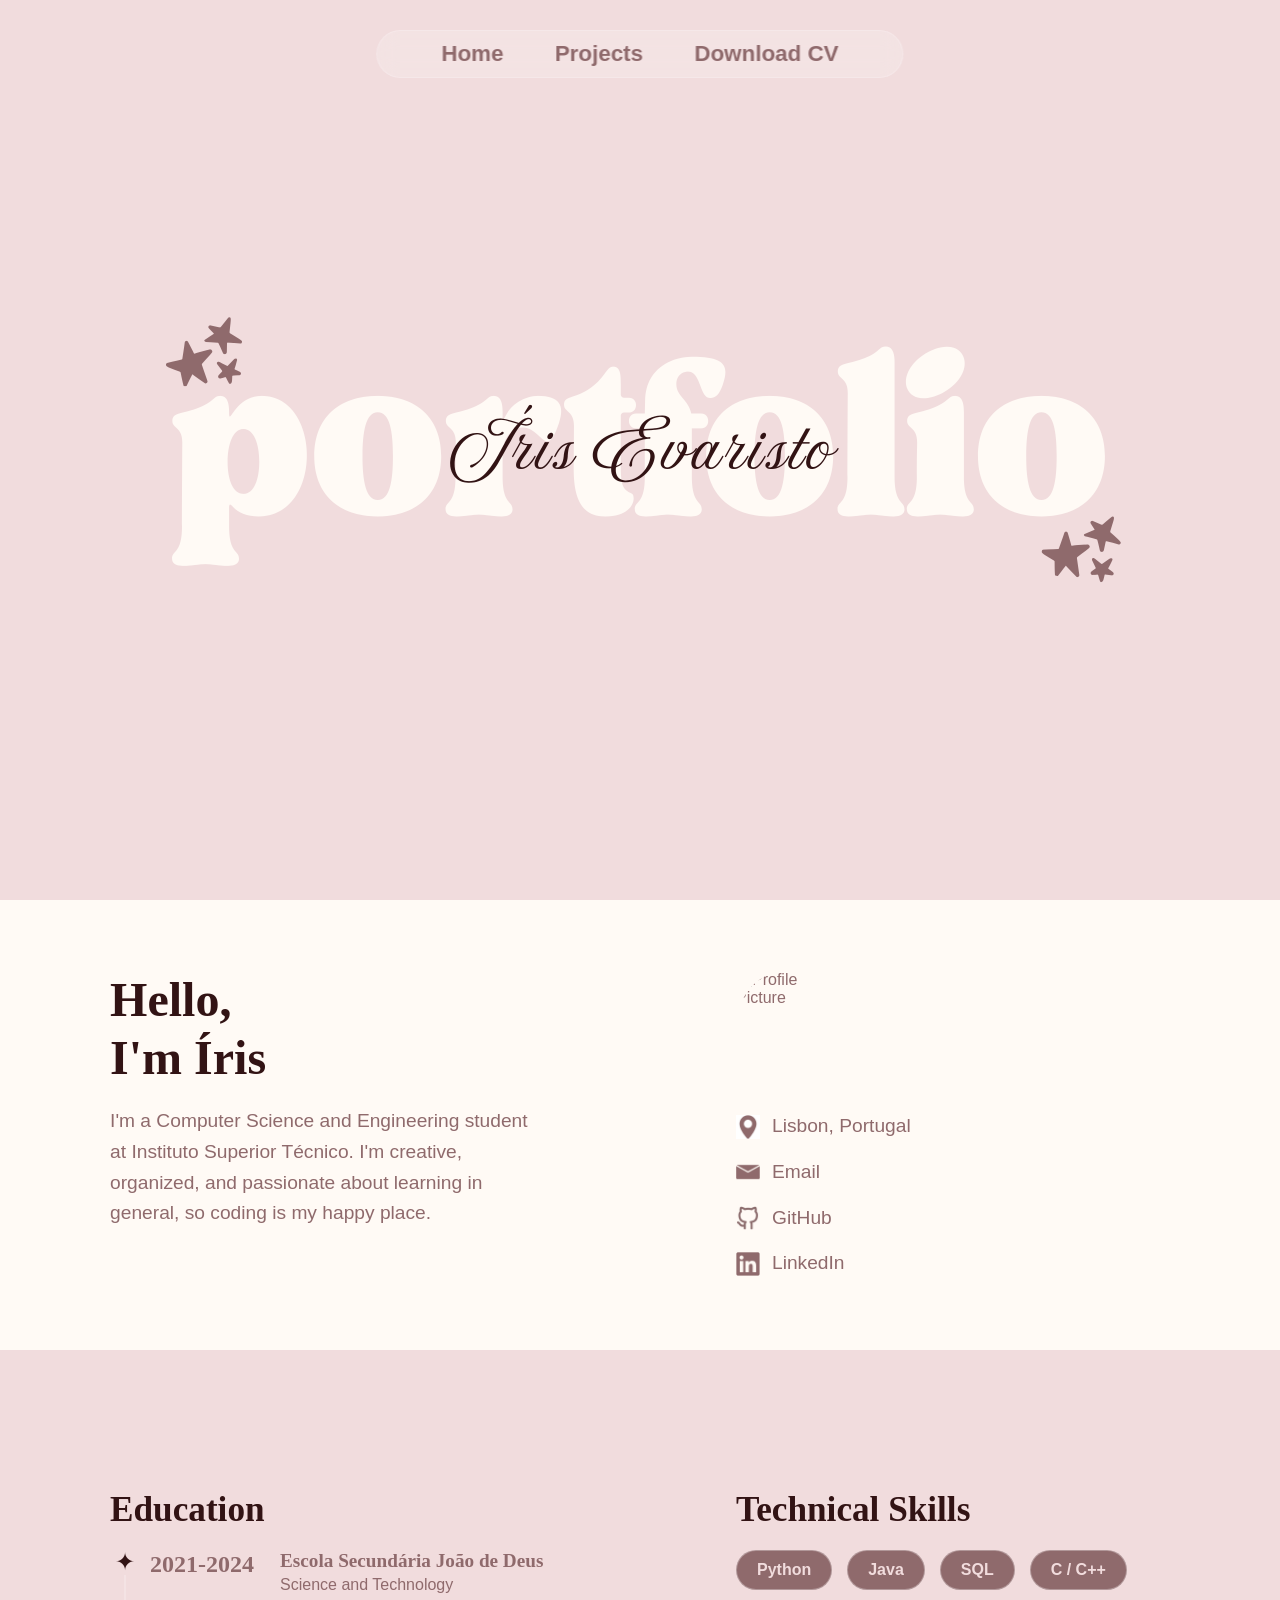
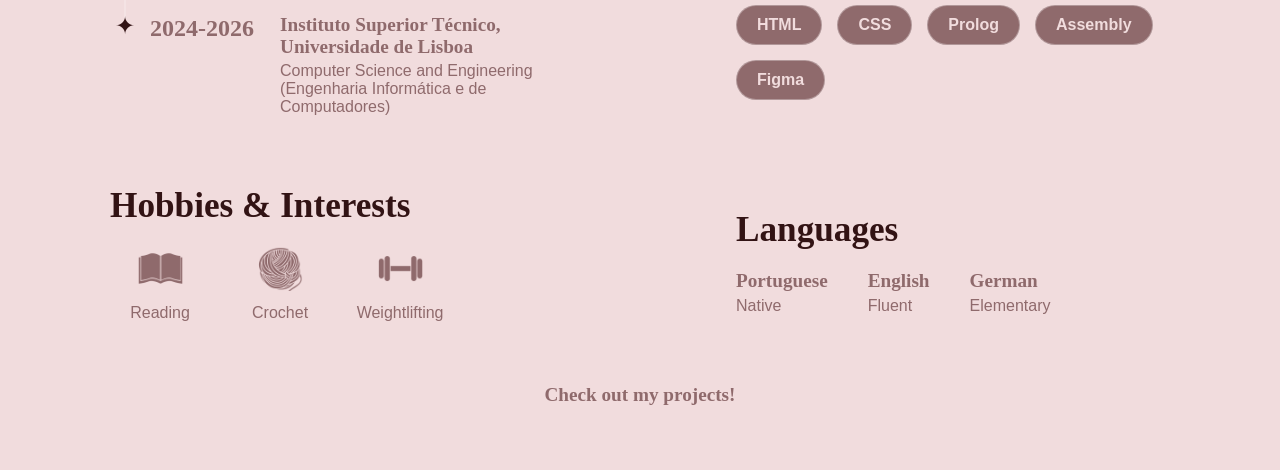
==== commit c6733c42: "memory-game in the domain" ====
--- a/index.html
+++ b/index.html
@@ -19,12 +19,12 @@
     <main class="main-content">
 <!-- COVER SECTION -->
         <section id="cover" class="cover-section">
-            <img src="images/light/portfolio-cover.png" alt="Íris Evaristo" class="cover-image">
+            <img src="images/portfolio-cover.png" alt="Íris Evaristo" class="cover-image">
         </section>
 
 <!-- CONTACT ME SECTION -->
         <section id="contact-me" class="contact-me-section">
-            <!-- <img src="images/light/stars1.png" class="stars1-trail-overlay"> -->
+            <!-- <img src="images/stars1.png" class="stars1-trail-overlay"> -->
             <div class="aligned-content">
                 <div class="contact-grid">
                     <div class="contact-left">
@@ -36,19 +36,19 @@
                         <img src="images/profile-photo.png" alt="Profile Picture" class="profile-photo">
                         <ul class="contact-list">
                             <li>
-                                <img src="images/light/icon-location.png" alt="Location" class="contact-icon">
+                                <img src="images/icon-location.png" alt="Location" class="contact-icon">
                                 <span>Lisbon, Portugal</span>
                             </li>
                             <li>
-                                <img src="images/light/icon-email.png" alt="Email" class="contact-icon">
+                                <img src="images/icon-email.png" alt="Email" class="contact-icon">
                                 <a href="mailto:ievaristo.pt@gmail.com">Email</a>
                             </li>
                             <li>
-                                <img src="images/light/icon-github.png" alt="GitHub" class="contact-icon">
+                                <img src="images/icon-github.png" alt="GitHub" class="contact-icon">
                                 <a href="https://github.com/irisgevaristo" target="_blank">GitHub</a>
                             </li>
                             <li>
-                                <img src="images/light/icon-linkedin.png" alt="LinkedIn" class="contact-icon">
+                                <img src="images/icon-linkedin.png" alt="LinkedIn" class="contact-icon">
                                 <a href="https://linkedin.com/in/íris-evaristo/" target="_blank">LinkedIn</a>
                             </li>
                         </ul>
@@ -59,7 +59,7 @@
 
 <!-- ABOUT ME SECTION -->
         <section id="about-me" class="about-me-section">
-            <!-- <img src="images/light/stars2.png" class="stars2-trail-overlay"> -->
+            <!-- <img src="images/stars2.png" class="stars2-trail-overlay"> -->
             <div class="aligned-content">
                 <div class="about-grid">
                     <div class="about-left">
@@ -92,7 +92,7 @@
                                         <span class="timeline-year">2024-2026</span>
                                         <div class="timeline-details">
                                             <h4>Instituto Superior Técnico, Universidade de Lisboa</h4>
-                                            <p>Computer Science and Engineering (Engenhaira Informática e de Computadores)</p>
+                                            <p>Computer Science and Engineering (Engenharia Informática e de Computadores)</p>
                                         </div>
                                     </div>
                                 </div>
@@ -105,15 +105,15 @@
                             <h3>Hobbies & Interests</h3>
                             <div class="hobbies-container">
                                 <div class="hobby-item">
-                                    <img src="images/light/reading.png" alt="Reading" class="hobby-icon">
+                                    <img src="images/reading.png" alt="Reading" class="hobby-icon">
                                     <p>Reading</p>
                                 </div>
                                 <div class="hobby-item">
-                                    <img src="images/light/crocheting.png" alt="Crocheting" class="hobby-icon">
+                                    <img src="images/crocheting.png" alt="Crocheting" class="hobby-icon">
                                     <p>Crochet</p>
                                 </div>
                                 <div class="hobby-item">
-                                    <img src="images/light/weightlifting.png" alt="Weightlifing" class="hobby-icon">
+                                    <img src="images/weightlifting.png" alt="Weightlifing" class="hobby-icon">
                                     <p>Weightlifting</p>
                                 </div>
                             </div>
